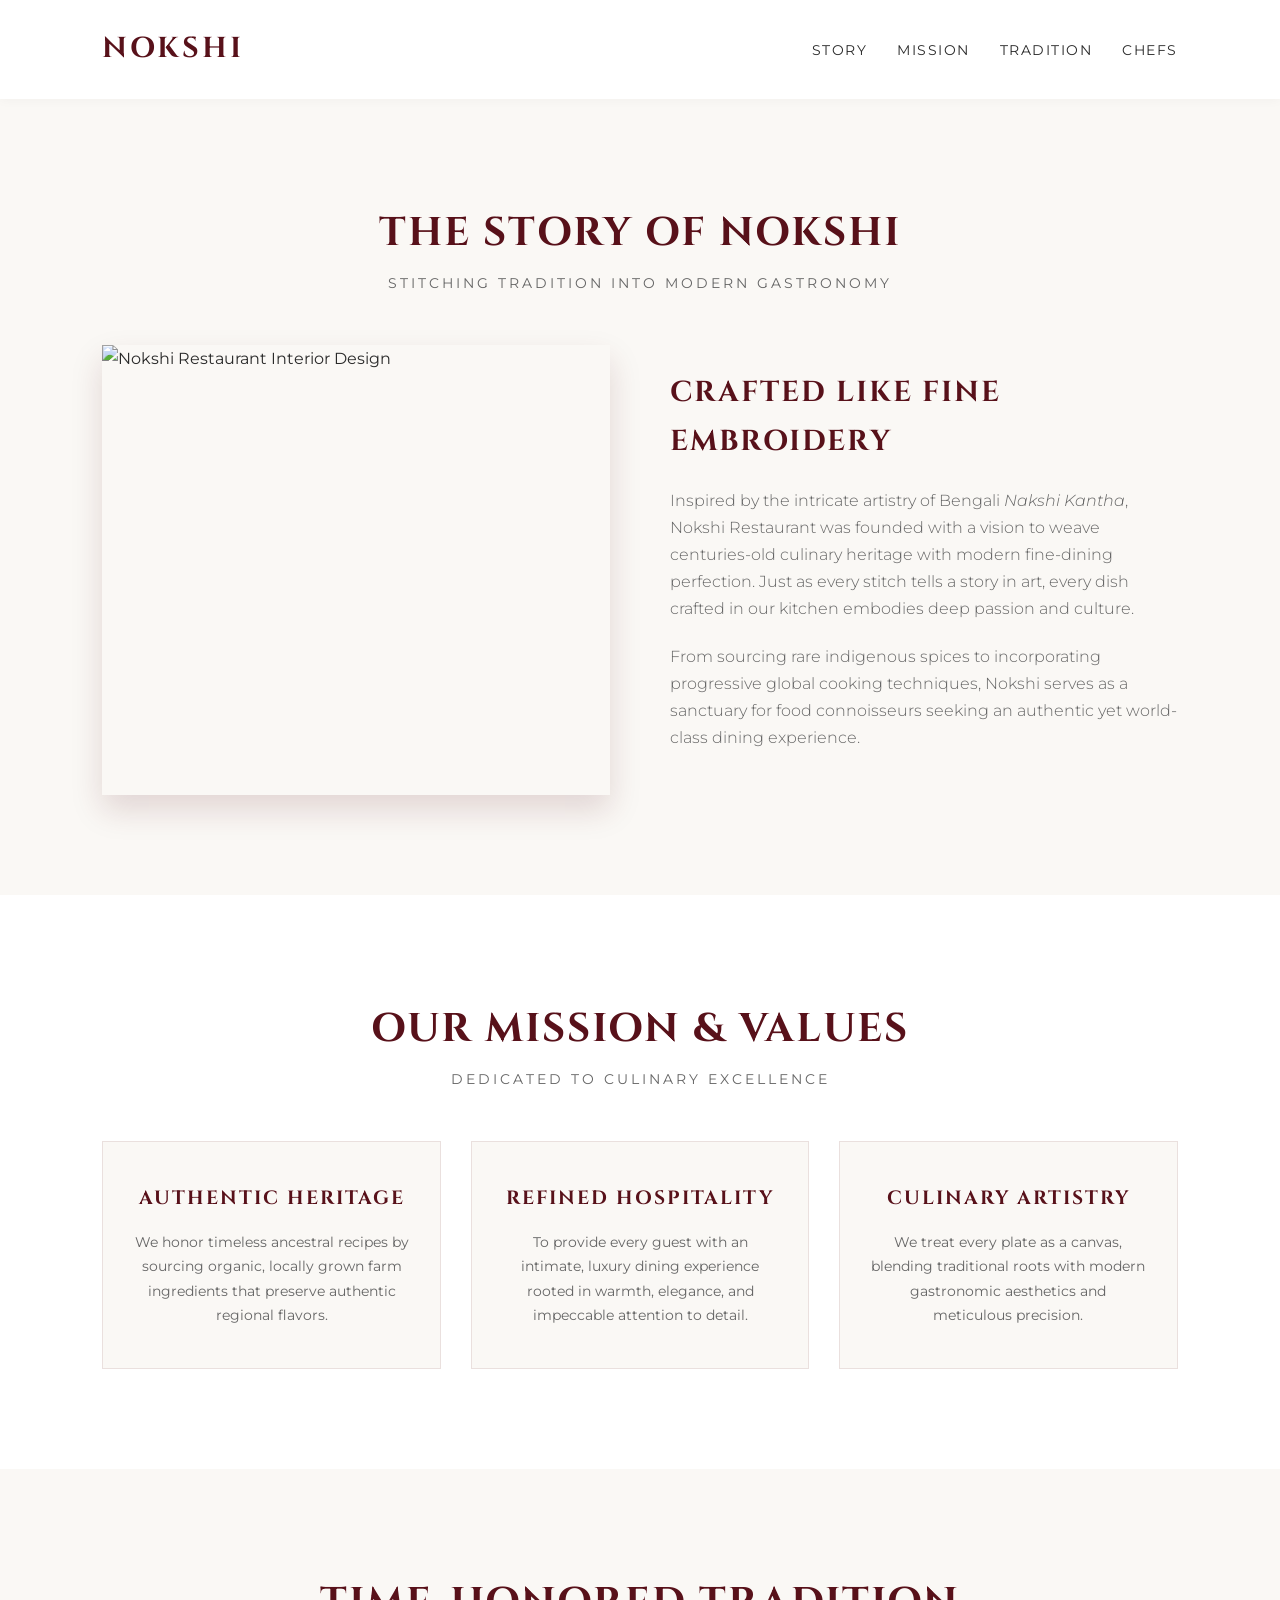
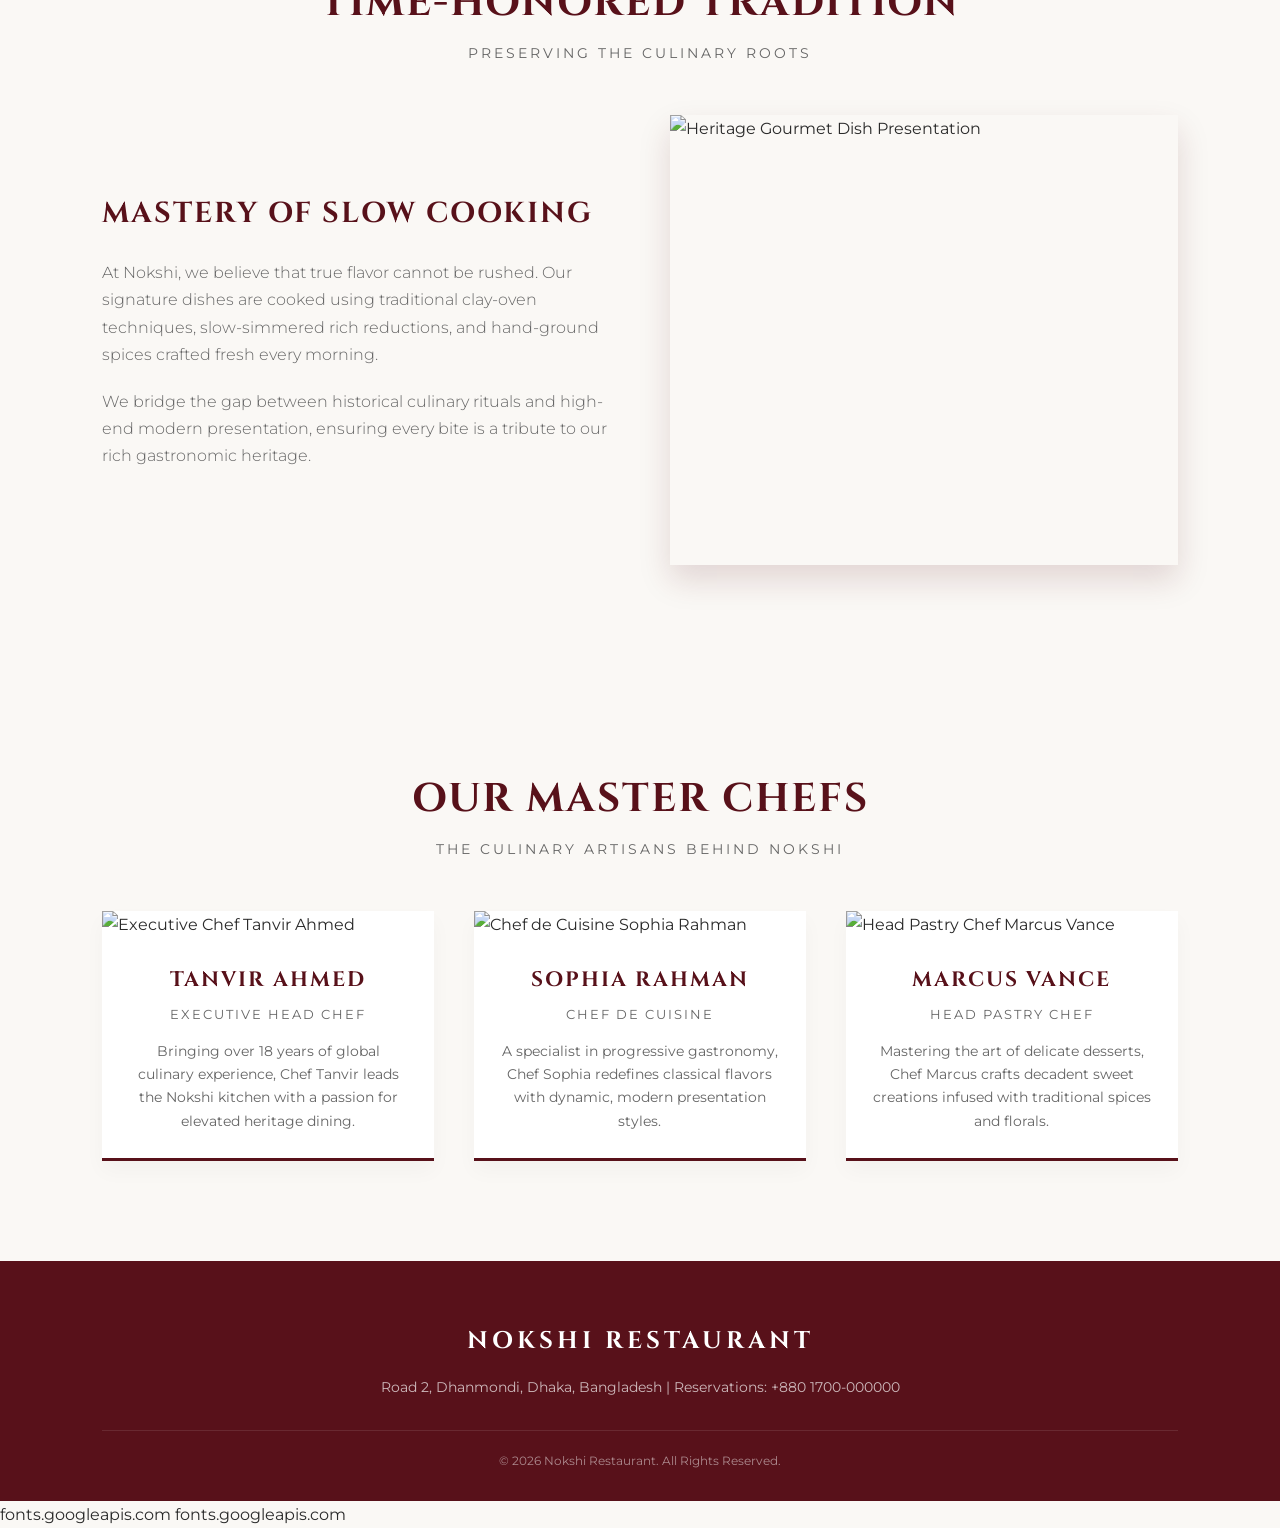
==== about.html @ b03581b5 "Add files via upload" ====
<!DOCTYPE html>
<html lang="en">
<head>
    <meta charset="UTF-8">
    <meta name="viewport" content="width=device-width, initial-scale=1.0">
    <title>Nokshi Restaurant | Heritage & Fine Dining</title>
    <link href="https://fonts.googleapis.com/css2?family=Cinzel:wght@400;600;700&family=Montserrat:wght@300;400;500;600&display=swap" rel="stylesheet">
    <style>
        /* Color Palette: Luxury Off-White & Deep Burgundy (Khoiree) */
        :root {
            --burgundy: #58111A;        /* Classic Khoiree */
            --burgundy-light: #7A1C28;
            --white: #FFFFFF;
            --off-white: #FAF8F5;      /* Warm Luxury White */
            --text-dark: #2A2A2A;
            --text-muted: #666666;
            --font-title: 'Cinzel', serif;
            --font-body: 'Montserrat', sans-serif;
        }

        * {
            margin: 0;
            padding: 0;
            box-sizing: border-box;
        }

        body {
            font-family: var(--font-body);
            background-color: var(--off-white);
            color: var(--text-dark);
            line-height: 1.7;
        }

        /* Typography Styles */
        h1, h2, h3, h4 {
            font-family: var(--font-title);
            letter-spacing: 2px;
            text-transform: uppercase;
        }

        .section-title {
            text-align: center;
            font-size: 2.5rem;
            color: var(--burgundy);
            margin-bottom: 5px;
        }

        .section-subtitle {
            text-align: center;
            font-size: 0.85rem;
            color: var(--text-muted);
            letter-spacing: 3px;
            text-transform: uppercase;
            margin-bottom: 50px;
        }

        .btn {
            display: inline-block;
            padding: 14px 35px;
            background-color: var(--burgundy);
            color: var(--white);
            text-decoration: none;
            text-transform: uppercase;
            font-size: 0.8rem;
            letter-spacing: 2px;
            transition: all 0.3s ease;
            border: 1px solid var(--burgundy);
        }

        .btn:hover {
            background-color: transparent;
            color: var(--burgundy);
        }

        /* Header Navigation */
        nav {
            display: flex;
            justify-content: space-between;
            align-items: center;
            padding: 25px 8%;
            background-color: var(--white);
            box-shadow: 0 2px 10px rgba(0,0,0,0.03);
            position: sticky;
            top: 0;
            z-index: 1000;
        }

        .logo {
            font-family: var(--font-title);
            font-size: 1.8rem;
            font-weight: 700;
            color: var(--burgundy);
            text-decoration: none;
            letter-spacing: 3px;
        }

        .nav-links {
            display: flex;
            list-style: none;
            gap: 30px;
        }

        .nav-links a {
            text-decoration: none;
            color: var(--text-dark);
            font-size: 0.85rem;
            letter-spacing: 1.5px;
            text-transform: uppercase;
            transition: color 0.3s;
        }

        .nav-links a:hover {
            color: var(--burgundy);
        }

        /* Section Layout Structure */
        section {
            padding: 100px 8%;
        }

        .grid-2 {
            display: grid;
            grid-template-columns: 1fr 1fr;
            gap: 60px;
            align-items: center;
        }

        .img-wrapper {
            position: relative;
            overflow: hidden;
            box-shadow: 0 15px 30px rgba(88, 17, 26, 0.15);
        }

        .img-wrapper img {
            width: 100%;
            height: 450px;
            object-fit: cover;
            display: block;
            transition: transform 0.5s ease;
        }

        .img-wrapper:hover img {
            transform: scale(1.03);
        }

        .text-box h3 {
            color: var(--burgundy);
            font-size: 1.8rem;
            margin-bottom: 20px;
        }

        .text-box p {
            color: var(--text-muted);
            margin-bottom: 20px;
            font-weight: 300;
        }

        /* Mission Section */
        .mission-section {
            background-color: var(--white);
        }

        .mission-cards {
            display: grid;
            grid-template-columns: repeat(3, 1fr);
            gap: 30px;
        }

        .card {
            background: var(--off-white);
            padding: 40px 30px;
            text-align: center;
            border: 1px solid rgba(88, 17, 26, 0.1);
            transition: transform 0.3s ease;
        }

        .card:hover {
            transform: translateY(-5px);
        }

        .card h4 {
            color: var(--burgundy);
            margin-bottom: 15px;
            font-size: 1.2rem;
        }

        .card p {
            font-size: 0.9rem;
            color: var(--text-muted);
        }

        /* Chefs Section (3 Chefs) */
        .chefs-section {
            background-color: var(--off-white);
        }

        .chefs-grid {
            display: grid;
            grid-template-columns: repeat(3, 1fr);
            gap: 40px;
        }

        .chef-card {
            background-color: var(--white);
            border-bottom: 3px solid var(--burgundy);
            box-shadow: 0 10px 20px rgba(0,0,0,0.03);
        }

        .chef-card img {
            width: 100%;
            height: 380px;
            object-fit: cover;
        }

        .chef-info {
            padding: 25px;
            text-align: center;
        }

        .chef-info h4 {
            color: var(--burgundy);
            font-size: 1.3rem;
            margin-bottom: 5px;
        }

        .chef-info span {
            font-size: 0.8rem;
            letter-spacing: 2px;
            color: var(--text-muted);
            text-transform: uppercase;
            display: block;
            margin-bottom: 15px;
        }

        .chef-info p {
            font-size: 0.85rem;
            color: var(--text-muted);
        }

        /* Footer */
        footer {
            background-color: var(--burgundy);
            color: var(--white);
            padding: 60px 8% 30px;
            text-align: center;
        }

        footer h2 {
            letter-spacing: 4px;
            margin-bottom: 15px;
        }

        footer p {
            color: rgba(255, 255, 255, 0.7);
            font-size: 0.85rem;
            margin-bottom: 30px;
        }

        .copyright {
            border-top: 1px solid rgba(255, 255, 255, 0.1);
            padding-top: 20px;
            font-size: 0.75rem;
            color: rgba(255, 255, 255, 0.5);
        }

        /* Responsive */
        @media (max-width: 992px) {
            .grid-2, .mission-cards, .chefs-grid {
                grid-template-columns: 1fr;
            }
        }
    </style>
</head>
<body>

    <!-- Header Navigation -->
    <nav>
        <a href="#" class="logo">NOKSHI</a>
        <ul class="nav-links">
            <li><a href="#story">Story</a></li>
            <li><a href="#mission">Mission</a></li>
            <li><a href="#tradition">Tradition</a></li>
            <li><a href="#chefs">Chefs</a></li>
        </ul>
    </nav>

    <!-- Story Section -->
    <section id="story">
        <h2 class="section-title">The Story of Nokshi</h2>
        <p class="section-subtitle">Stitching Tradition into Modern Gastronomy</p>
        <div class="grid-2">
            <div class="img-wrapper">
                <img src="https://images.unsplash.com/photo-1550966871-3ed3cdb5ed0c?q=80&w=1000&auto=format&fit=crop" alt="Nokshi Restaurant Interior Design">
            </div>
            <div class="text-box">
                <h3>Crafted Like Fine Embroidery</h3>
                <p>Inspired by the intricate artistry of Bengali <i>Nakshi Kantha</i>, Nokshi Restaurant was founded with a vision to weave centuries-old culinary heritage with modern fine-dining perfection. Just as every stitch tells a story in art, every dish crafted in our kitchen embodies deep passion and culture.</p>
                <p>From sourcing rare indigenous spices to incorporating progressive global cooking techniques, Nokshi serves as a sanctuary for food connoisseurs seeking an authentic yet world-class dining experience.</p>
            </div>
        </div>
    </section>

    <!-- Mission Section -->
    <section id="mission" class="mission-section">
        <h2 class="section-title">Our Mission & Values</h2>
        <p class="section-subtitle">Dedicated to Culinary Excellence</p>
        <div class="mission-cards">
            <div class="card">
                <h4>Authentic Heritage</h4>
                <p>We honor timeless ancestral recipes by sourcing organic, locally grown farm ingredients that preserve authentic regional flavors.</p>
            </div>
            <div class="card">
                <h4>Refined Hospitality</h4>
                <p>To provide every guest with an intimate, luxury dining experience rooted in warmth, elegance, and impeccable attention to detail.</p>
            </div>
            <div class="card">
                <h4>Culinary Artistry</h4>
                <p>We treat every plate as a canvas, blending traditional roots with modern gastronomic aesthetics and meticulous precision.</p>
            </div>
        </div>
    </section>

    <!-- Tradition Section -->
    <section id="tradition">
        <h2 class="section-title">Time-Honored Tradition</h2>
        <p class="section-subtitle">Preserving the Culinary Roots</p>
        <div class="grid-2">
            <div class="text-box">
                <h3>Mastery of Slow Cooking</h3>
                <p>At Nokshi, we believe that true flavor cannot be rushed. Our signature dishes are cooked using traditional clay-oven techniques, slow-simmered rich reductions, and hand-ground spices crafted fresh every morning.</p>
                <p>We bridge the gap between historical culinary rituals and high-end modern presentation, ensuring every bite is a tribute to our rich gastronomic heritage.</p>
            </div>
            <div class="img-wrapper">
                <img src="https://images.unsplash.com/photo-1544025162-d76694265947?q=80&w=1000&auto=format&fit=crop" alt="Heritage Gourmet Dish Presentation">
            </div>
        </div>
    </section>

    <!-- Culinary Team / 3 Chefs Section -->
    <section id="chefs" class="chefs-section">
        <h2 class="section-title">Our Master Chefs</h2>
        <p class="section-subtitle">The Culinary Artisans Behind Nokshi</p>
        <div class="chefs-grid">
            
            <!-- Chef 1 -->
            <div class="chef-card">
                <img src="https://images.unsplash.com/photo-1577219491135-ce391730fb2c?q=80&w=800&auto=format&fit=crop" alt="Executive Chef Tanvir Ahmed">
                <div class="chef-info">
                    <h4>Tanvir Ahmed</h4>
                    <span>Executive Head Chef</span>
                    <p>Bringing over 18 years of global culinary experience, Chef Tanvir leads the Nokshi kitchen with a passion for elevated heritage dining.</p>
                </div>
            </div>

            <!-- Chef 2 -->
            <div class="chef-card">
                <img src="https://images.unsplash.com/photo-1583394293214-28ded15ee548?q=80&w=800&auto=format&fit=crop" alt="Chef de Cuisine Sophia Rahman">
                <div class="chef-info">
                    <h4>Sophia Rahman</h4>
                    <span>Chef De Cuisine</span>
                    <p>A specialist in progressive gastronomy, Chef Sophia redefines classical flavors with dynamic, modern presentation styles.</p>
                </div>
            </div>

            <!-- Chef 3 -->
            <div class="chef-card">
                <img src="https://images.unsplash.com/photo-1607631568010-a87245c0daf8?q=80&w=800&auto=format&fit=crop" alt="Head Pastry Chef Marcus Vance">
                <div class="chef-info">
                    <h4>Marcus Vance</h4>
                    <span>Head Pastry Chef</span>
                    <p>Mastering the art of delicate desserts, Chef Marcus crafts decadent sweet creations infused with traditional spices and florals.</p>
                </div>
            </div>

        </div>
    </section>

    <!-- Footer -->
    <footer>
        <h2>NOKSHI RESTAURANT</h2>
        <p>Road 2, Dhanmondi, Dhaka, Bangladesh | Reservations: +880 1700-000000</p>
        <div class="copyright">
            &copy; 2026 Nokshi Restaurant. All Rights Reserved.
        </div>
    </footer>

</body>
</html>
fonts.googleapis.com
fonts.googleapis.com
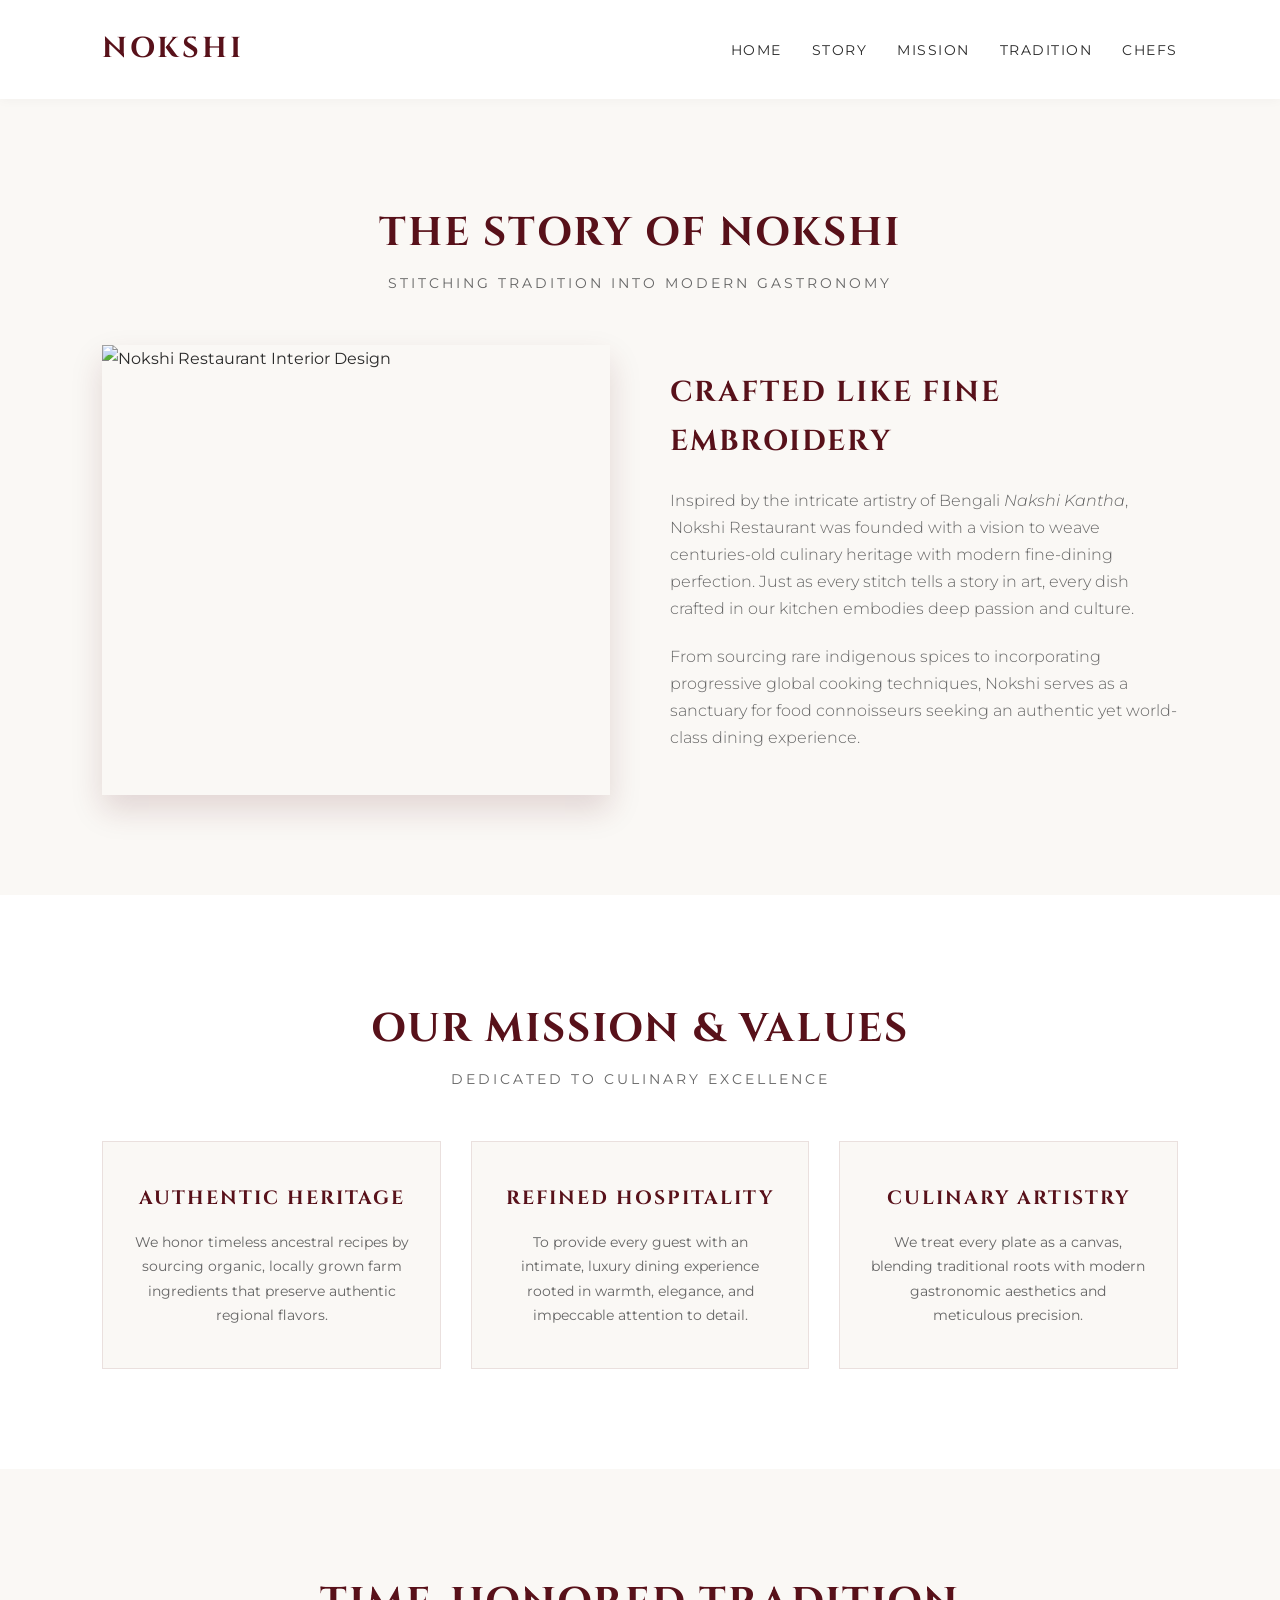
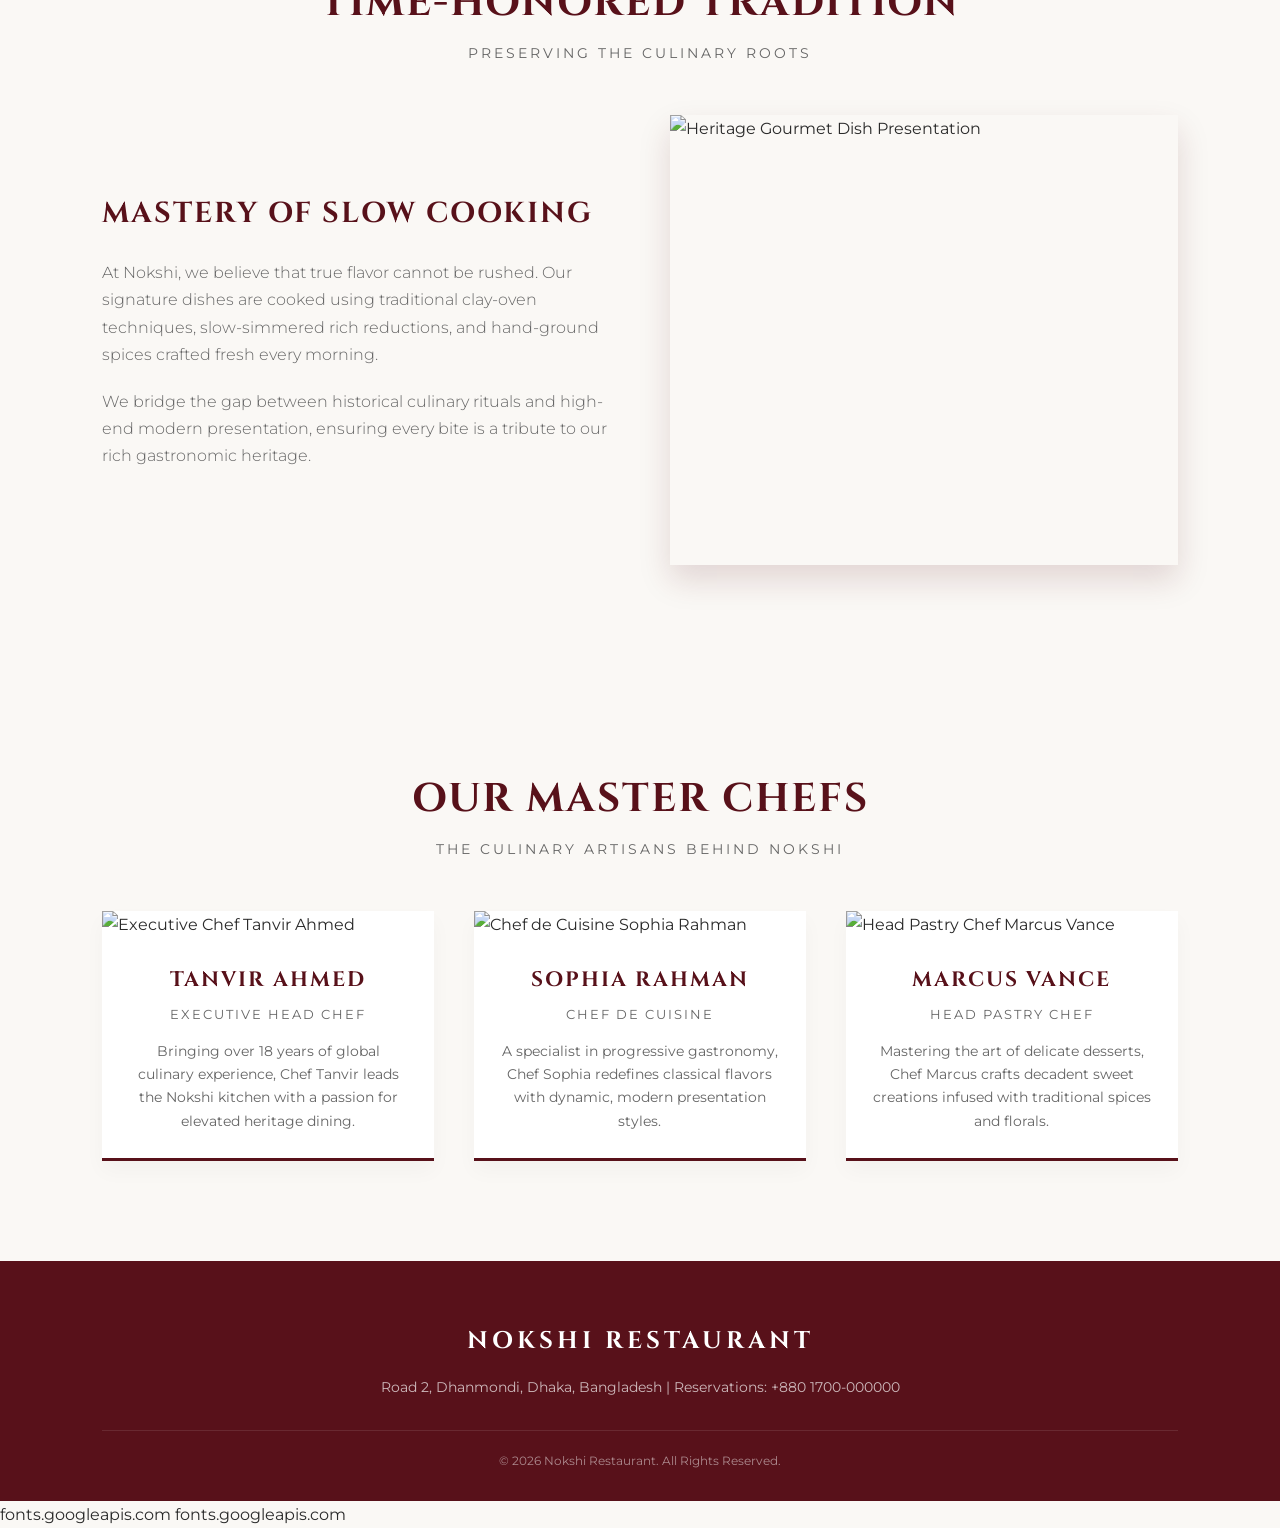
==== commit 6210f4c5: "Update about.html" ====
--- a/about.html
+++ b/about.html
@@ -277,6 +277,7 @@
     <nav>
         <a href="#" class="logo">NOKSHI</a>
         <ul class="nav-links">
+            <li><a href="index.html">Home</a></li>
             <li><a href="#story">Story</a></li>
             <li><a href="#mission">Mission</a></li>
             <li><a href="#tradition">Tradition</a></li>
@@ -387,4 +388,4 @@
 </body>
 </html>
 fonts.googleapis.com
-fonts.googleapis.com+fonts.googleapis.com
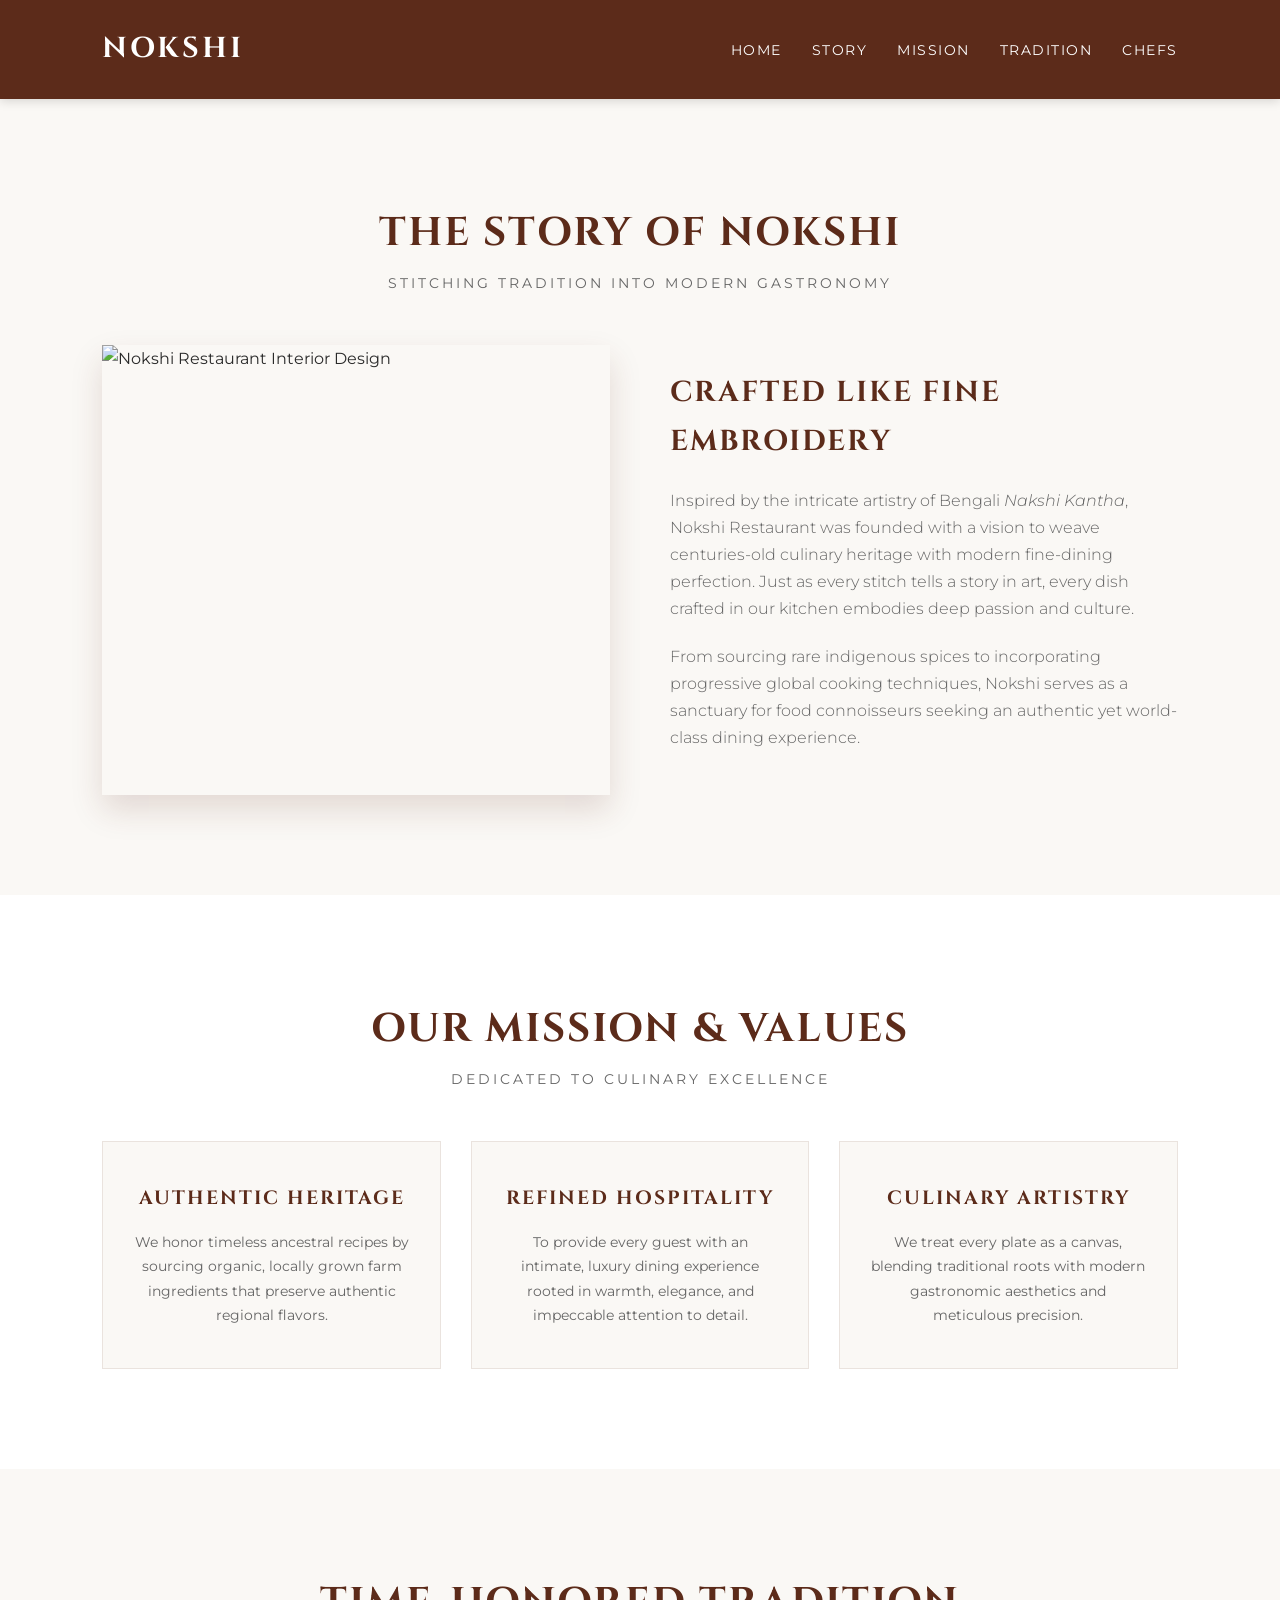
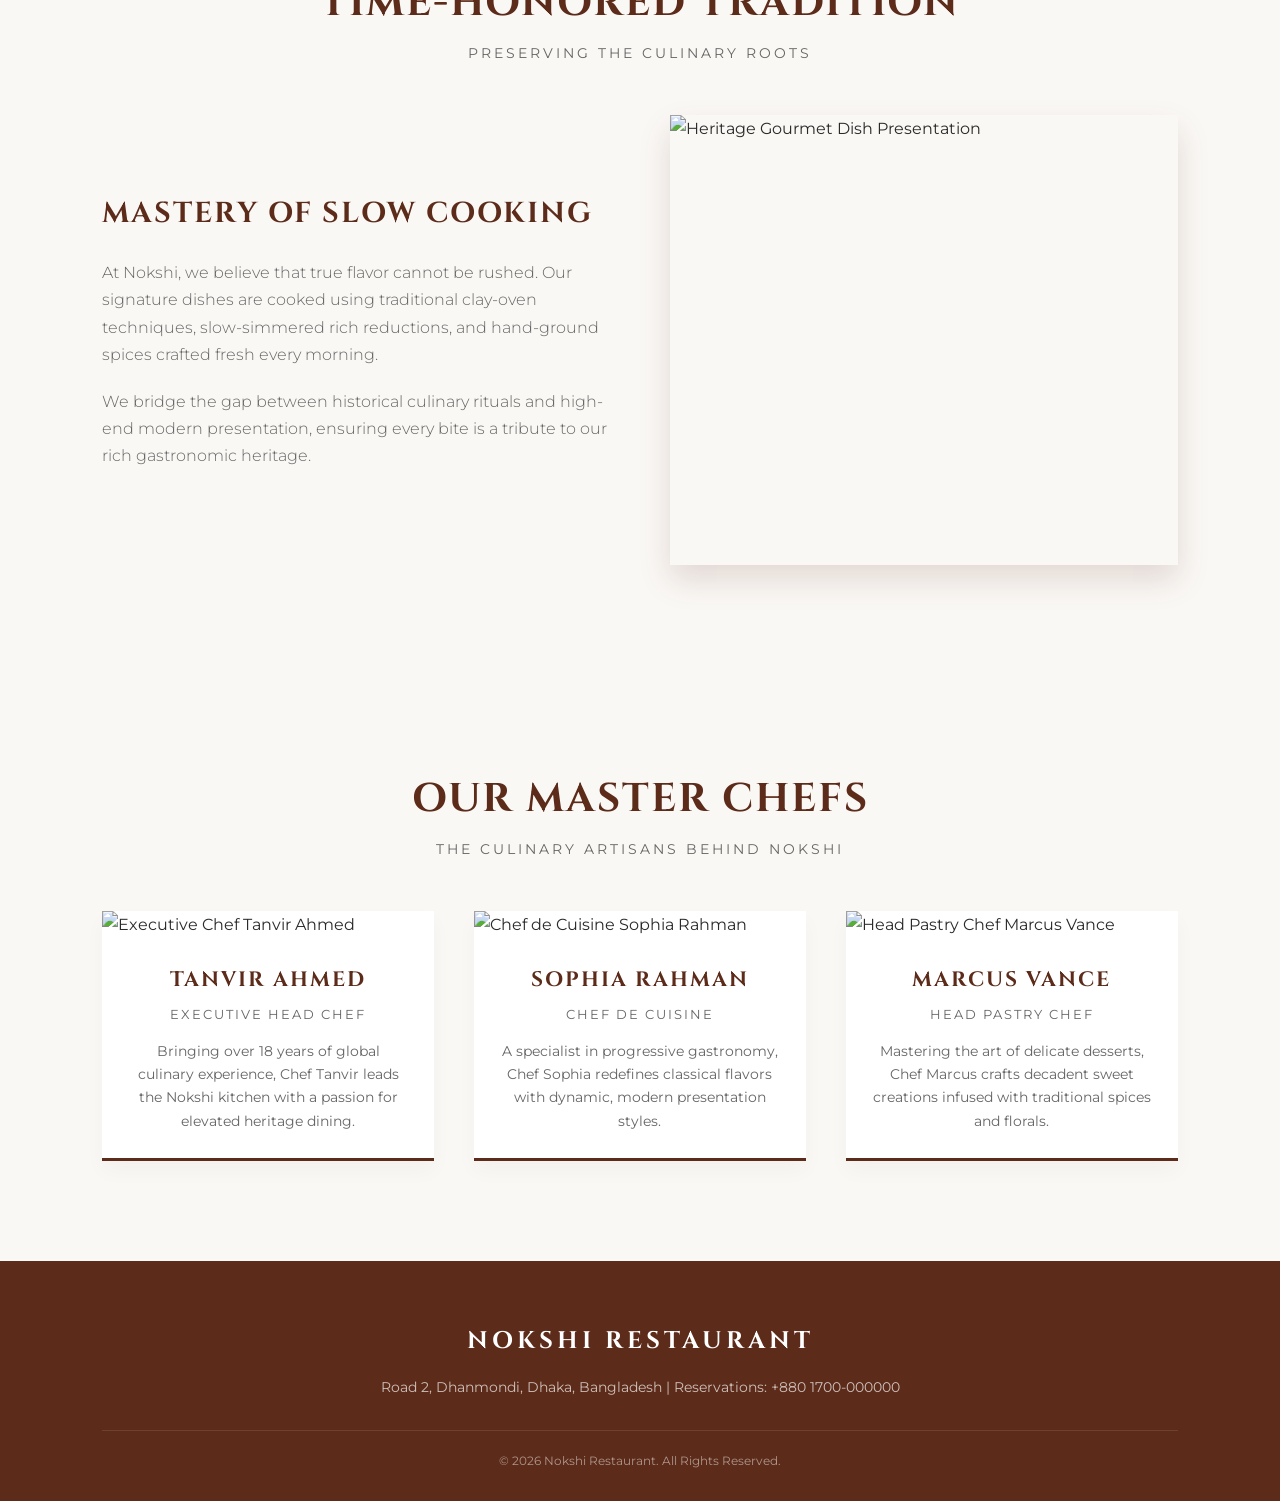
==== commit 6de41ef0: "Update about.html" ====
--- a/about.html
+++ b/about.html
@@ -1,391 +1,962 @@
 <!DOCTYPE html>
 <html lang="en">
+
 <head>
+
     <meta charset="UTF-8">
+
     <meta name="viewport" content="width=device-width, initial-scale=1.0">
+
     <title>Nokshi Restaurant | Heritage & Fine Dining</title>
-    <link href="https://fonts.googleapis.com/css2?family=Cinzel:wght@400;600;700&family=Montserrat:wght@300;400;500;600&display=swap" rel="stylesheet">
+
+
+    <link
+        href="https://fonts.googleapis.com/css2?family=Cinzel:wght@400;600;700&family=Montserrat:wght@300;400;500;600&display=swap"
+        rel="stylesheet"
+    >
+
+
     <style>
-        /* Color Palette: Luxury Off-White & Deep Burgundy (Khoiree) */
+
+        /* =================================
+           COLOR PALETTE
+        ================================= */
+
         :root {
-            --burgundy: #58111A;        /* Classic Khoiree */
-            --burgundy-light: #7A1C28;
+
+            --burgundy: #5c2b1a;
+            --burgundy-light: #8a4728;
+
             --white: #FFFFFF;
-            --off-white: #FAF8F5;      /* Warm Luxury White */
+
+            --off-white: #FAF8F5;
+
             --text-dark: #2A2A2A;
+
             --text-muted: #666666;
+
+            --gold: #e8b84f;
+
             --font-title: 'Cinzel', serif;
+
             --font-body: 'Montserrat', sans-serif;
         }
 
+
+
+        /* =================================
+           BASIC RESET
+        ================================= */
+
         * {
+
             margin: 0;
+
             padding: 0;
+
             box-sizing: border-box;
         }
 
+
         body {
+
             font-family: var(--font-body);
+
             background-color: var(--off-white);
+
             color: var(--text-dark);
+
             line-height: 1.7;
         }
 
-        /* Typography Styles */
-        h1, h2, h3, h4 {
+
+
+        /* =================================
+           TYPOGRAPHY
+        ================================= */
+
+        h1,
+        h2,
+        h3,
+        h4 {
+
             font-family: var(--font-title);
+
             letter-spacing: 2px;
+
             text-transform: uppercase;
         }
 
+
+
+        /* =================================
+           SECTION TITLE
+        ================================= */
+
         .section-title {
+
             text-align: center;
+
             font-size: 2.5rem;
+
             color: var(--burgundy);
+
             margin-bottom: 5px;
         }
 
+
         .section-subtitle {
+
             text-align: center;
+
             font-size: 0.85rem;
+
             color: var(--text-muted);
+
             letter-spacing: 3px;
+
             text-transform: uppercase;
+
             margin-bottom: 50px;
         }
 
+
+
+        /* =================================
+           BUTTON
+        ================================= */
+
         .btn {
+
             display: inline-block;
+
             padding: 14px 35px;
+
             background-color: var(--burgundy);
+
             color: var(--white);
+
             text-decoration: none;
+
             text-transform: uppercase;
+
             font-size: 0.8rem;
+
             letter-spacing: 2px;
+
             transition: all 0.3s ease;
+
             border: 1px solid var(--burgundy);
         }
 
+
         .btn:hover {
+
             background-color: transparent;
+
             color: var(--burgundy);
         }
 
-        /* Header Navigation */
+
+
+        /* =================================
+           HEADER NAVIGATION
+        ================================= */
+
         nav {
+
             display: flex;
+
             justify-content: space-between;
+
             align-items: center;
+
             padding: 25px 8%;
+
+            background-color: var(--burgundy);
+
+            box-shadow:
+                0 2px 10px rgba(0, 0, 0, 0.15);
+
+            position: sticky;
+
+            top: 0;
+
+            z-index: 1000;
+        }
+
+
+
+        /* =================================
+           LOGO
+        ================================= */
+
+        .logo {
+
+            font-family: var(--font-title);
+
+            font-size: 1.8rem;
+
+            font-weight: 700;
+
+            color: var(--white);
+
+            text-decoration: none;
+
+            letter-spacing: 3px;
+
+            transition: color 0.3s ease;
+        }
+
+
+        .logo:hover {
+
+            color: var(--gold);
+        }
+
+
+
+        /* =================================
+           NAV LINKS
+        ================================= */
+
+        .nav-links {
+
+            display: flex;
+
+            list-style: none;
+
+            gap: 30px;
+        }
+
+
+        .nav-links a {
+
+            text-decoration: none;
+
+            color: var(--white);
+
+            font-size: 0.85rem;
+
+            letter-spacing: 1.5px;
+
+            text-transform: uppercase;
+
+            transition: color 0.3s;
+        }
+
+
+        .nav-links a:hover {
+
+            color: var(--gold);
+        }
+
+
+
+        /* =================================
+           SECTION LAYOUT
+        ================================= */
+
+        section {
+
+            padding: 100px 8%;
+        }
+
+
+        .grid-2 {
+
+            display: grid;
+
+            grid-template-columns: 1fr 1fr;
+
+            gap: 60px;
+
+            align-items: center;
+        }
+
+
+
+        /* =================================
+           IMAGE
+        ================================= */
+
+        .img-wrapper {
+
+            position: relative;
+
+            overflow: hidden;
+
+            box-shadow:
+                0 15px 30px
+                rgba(92, 43, 26, 0.15);
+        }
+
+
+        .img-wrapper img {
+
+            width: 100%;
+
+            height: 450px;
+
+            object-fit: cover;
+
+            display: block;
+
+            transition: transform 0.5s ease;
+        }
+
+
+        .img-wrapper:hover img {
+
+            transform: scale(1.03);
+        }
+
+
+
+        /* =================================
+           TEXT BOX
+        ================================= */
+
+        .text-box h3 {
+
+            color: var(--burgundy);
+
+            font-size: 1.8rem;
+
+            margin-bottom: 20px;
+        }
+
+
+        .text-box p {
+
+            color: var(--text-muted);
+
+            margin-bottom: 20px;
+
+            font-weight: 300;
+        }
+
+
+
+        /* =================================
+           MISSION SECTION
+        ================================= */
+
+        .mission-section {
+
             background-color: var(--white);
-            box-shadow: 0 2px 10px rgba(0,0,0,0.03);
-            position: sticky;
-            top: 0;
-            z-index: 1000;
-        }
-
-        .logo {
-            font-family: var(--font-title);
-            font-size: 1.8rem;
-            font-weight: 700;
+        }
+
+
+        .mission-cards {
+
+            display: grid;
+
+            grid-template-columns:
+                repeat(3, 1fr);
+
+            gap: 30px;
+        }
+
+
+        .card {
+
+            background:
+                var(--off-white);
+
+            padding: 40px 30px;
+
+            text-align: center;
+
+            border:
+                1px solid
+                rgba(92, 43, 26, 0.1);
+
+            transition:
+                transform 0.3s ease;
+        }
+
+
+        .card:hover {
+
+            transform: translateY(-5px);
+        }
+
+
+        .card h4 {
+
             color: var(--burgundy);
-            text-decoration: none;
-            letter-spacing: 3px;
-        }
-
-        .nav-links {
-            display: flex;
-            list-style: none;
-            gap: 30px;
-        }
-
-        .nav-links a {
-            text-decoration: none;
-            color: var(--text-dark);
+
+            margin-bottom: 15px;
+
+            font-size: 1.2rem;
+        }
+
+
+        .card p {
+
+            font-size: 0.9rem;
+
+            color: var(--text-muted);
+        }
+
+
+
+        /* =================================
+           CHEFS SECTION
+        ================================= */
+
+        .chefs-section {
+
+            background-color:
+                var(--off-white);
+        }
+
+
+        .chefs-grid {
+
+            display: grid;
+
+            grid-template-columns:
+                repeat(3, 1fr);
+
+            gap: 40px;
+        }
+
+
+        .chef-card {
+
+            background-color:
+                var(--white);
+
+            border-bottom:
+                3px solid
+                var(--burgundy);
+
+            box-shadow:
+                0 10px 20px
+                rgba(0, 0, 0, 0.03);
+        }
+
+
+        .chef-card img {
+
+            width: 100%;
+
+            height: 380px;
+
+            object-fit: cover;
+        }
+
+
+        .chef-info {
+
+            padding: 25px;
+
+            text-align: center;
+        }
+
+
+        .chef-info h4 {
+
+            color: var(--burgundy);
+
+            font-size: 1.3rem;
+
+            margin-bottom: 5px;
+        }
+
+
+        .chef-info span {
+
+            font-size: 0.8rem;
+
+            letter-spacing: 2px;
+
+            color: var(--text-muted);
+
+            text-transform: uppercase;
+
+            display: block;
+
+            margin-bottom: 15px;
+        }
+
+
+        .chef-info p {
+
             font-size: 0.85rem;
-            letter-spacing: 1.5px;
-            text-transform: uppercase;
-            transition: color 0.3s;
-        }
-
-        .nav-links a:hover {
-            color: var(--burgundy);
-        }
-
-        /* Section Layout Structure */
-        section {
-            padding: 100px 8%;
-        }
-
-        .grid-2 {
-            display: grid;
-            grid-template-columns: 1fr 1fr;
-            gap: 60px;
-            align-items: center;
-        }
-
-        .img-wrapper {
-            position: relative;
-            overflow: hidden;
-            box-shadow: 0 15px 30px rgba(88, 17, 26, 0.15);
-        }
-
-        .img-wrapper img {
-            width: 100%;
-            height: 450px;
-            object-fit: cover;
-            display: block;
-            transition: transform 0.5s ease;
-        }
-
-        .img-wrapper:hover img {
-            transform: scale(1.03);
-        }
-
-        .text-box h3 {
-            color: var(--burgundy);
-            font-size: 1.8rem;
-            margin-bottom: 20px;
-        }
-
-        .text-box p {
+
             color: var(--text-muted);
-            margin-bottom: 20px;
-            font-weight: 300;
-        }
-
-        /* Mission Section */
-        .mission-section {
-            background-color: var(--white);
-        }
-
-        .mission-cards {
-            display: grid;
-            grid-template-columns: repeat(3, 1fr);
-            gap: 30px;
-        }
-
-        .card {
-            background: var(--off-white);
-            padding: 40px 30px;
+        }
+
+
+
+        /* =================================
+           FOOTER
+        ================================= */
+
+        footer {
+
+            background-color:
+                var(--burgundy);
+
+            color: var(--white);
+
+            padding: 60px 8% 30px;
+
             text-align: center;
-            border: 1px solid rgba(88, 17, 26, 0.1);
-            transition: transform 0.3s ease;
-        }
-
-        .card:hover {
-            transform: translateY(-5px);
-        }
-
-        .card h4 {
-            color: var(--burgundy);
+        }
+
+
+        footer h2 {
+
+            letter-spacing: 4px;
+
             margin-bottom: 15px;
-            font-size: 1.2rem;
-        }
-
-        .card p {
-            font-size: 0.9rem;
-            color: var(--text-muted);
-        }
-
-        /* Chefs Section (3 Chefs) */
-        .chefs-section {
-            background-color: var(--off-white);
-        }
-
-        .chefs-grid {
-            display: grid;
-            grid-template-columns: repeat(3, 1fr);
-            gap: 40px;
-        }
-
-        .chef-card {
-            background-color: var(--white);
-            border-bottom: 3px solid var(--burgundy);
-            box-shadow: 0 10px 20px rgba(0,0,0,0.03);
-        }
-
-        .chef-card img {
-            width: 100%;
-            height: 380px;
-            object-fit: cover;
-        }
-
-        .chef-info {
-            padding: 25px;
-            text-align: center;
-        }
-
-        .chef-info h4 {
-            color: var(--burgundy);
-            font-size: 1.3rem;
-            margin-bottom: 5px;
-        }
-
-        .chef-info span {
-            font-size: 0.8rem;
-            letter-spacing: 2px;
-            color: var(--text-muted);
-            text-transform: uppercase;
-            display: block;
-            margin-bottom: 15px;
-        }
-
-        .chef-info p {
+        }
+
+
+        footer p {
+
+            color:
+                rgba(255, 255, 255, 0.7);
+
             font-size: 0.85rem;
-            color: var(--text-muted);
-        }
-
-        /* Footer */
-        footer {
-            background-color: var(--burgundy);
-            color: var(--white);
-            padding: 60px 8% 30px;
-            text-align: center;
-        }
-
-        footer h2 {
-            letter-spacing: 4px;
-            margin-bottom: 15px;
-        }
-
-        footer p {
-            color: rgba(255, 255, 255, 0.7);
-            font-size: 0.85rem;
+
             margin-bottom: 30px;
         }
 
+
         .copyright {
-            border-top: 1px solid rgba(255, 255, 255, 0.1);
+
+            border-top:
+                1px solid
+                rgba(255, 255, 255, 0.1);
+
             padding-top: 20px;
+
             font-size: 0.75rem;
-            color: rgba(255, 255, 255, 0.5);
-        }
-
-        /* Responsive */
+
+            color:
+                rgba(255, 255, 255, 0.5);
+        }
+
+
+
+        /* =================================
+           RESPONSIVE
+        ================================= */
+
         @media (max-width: 992px) {
-            .grid-2, .mission-cards, .chefs-grid {
+
+            .grid-2,
+            .mission-cards,
+            .chefs-grid {
+
                 grid-template-columns: 1fr;
             }
-        }
+
+        }
+
     </style>
+
 </head>
+
+
+
 <body>
 
-    <!-- Header Navigation -->
+
+    <!-- =================================
+         HEADER NAVIGATION
+    ================================= -->
+
     <nav>
-        <a href="#" class="logo">NOKSHI</a>
+
+        <a href="#" class="logo">
+            NOKSHI
+        </a>
+
+
         <ul class="nav-links">
-            <li><a href="index.html">Home</a></li>
-            <li><a href="#story">Story</a></li>
-            <li><a href="#mission">Mission</a></li>
-            <li><a href="#tradition">Tradition</a></li>
-            <li><a href="#chefs">Chefs</a></li>
+
+            <li>
+                <a href="index.html">
+                    Home
+                </a>
+            </li>
+
+            <li>
+                <a href="#story">
+                    Story
+                </a>
+            </li>
+
+            <li>
+                <a href="#mission">
+                    Mission
+                </a>
+            </li>
+
+            <li>
+                <a href="#tradition">
+                    Tradition
+                </a>
+            </li>
+
+            <li>
+                <a href="#chefs">
+                    Chefs
+                </a>
+            </li>
+
         </ul>
+
     </nav>
 
-    <!-- Story Section -->
+
+
+    <!-- =================================
+         STORY SECTION
+    ================================= -->
+
     <section id="story">
-        <h2 class="section-title">The Story of Nokshi</h2>
-        <p class="section-subtitle">Stitching Tradition into Modern Gastronomy</p>
+
+        <h2 class="section-title">
+            The Story of Nokshi
+        </h2>
+
+        <p class="section-subtitle">
+            Stitching Tradition into Modern Gastronomy
+        </p>
+
+
         <div class="grid-2">
+
+
             <div class="img-wrapper">
-                <img src="https://images.unsplash.com/photo-1550966871-3ed3cdb5ed0c?q=80&w=1000&auto=format&fit=crop" alt="Nokshi Restaurant Interior Design">
+
+                <img
+                    src="https://images.unsplash.com/photo-1550966871-3ed3cdb5ed0c?q=80&w=1000&auto=format&fit=crop"
+                    alt="Nokshi Restaurant Interior Design"
+                >
+
             </div>
+
+
             <div class="text-box">
-                <h3>Crafted Like Fine Embroidery</h3>
-                <p>Inspired by the intricate artistry of Bengali <i>Nakshi Kantha</i>, Nokshi Restaurant was founded with a vision to weave centuries-old culinary heritage with modern fine-dining perfection. Just as every stitch tells a story in art, every dish crafted in our kitchen embodies deep passion and culture.</p>
-                <p>From sourcing rare indigenous spices to incorporating progressive global cooking techniques, Nokshi serves as a sanctuary for food connoisseurs seeking an authentic yet world-class dining experience.</p>
+
+                <h3>
+                    Crafted Like Fine Embroidery
+                </h3>
+
+
+                <p>
+                    Inspired by the intricate artistry of Bengali
+                    <i>Nakshi Kantha</i>, Nokshi Restaurant was founded
+                    with a vision to weave centuries-old culinary heritage
+                    with modern fine-dining perfection. Just as every stitch
+                    tells a story in art, every dish crafted in our kitchen
+                    embodies deep passion and culture.
+                </p>
+
+
+                <p>
+                    From sourcing rare indigenous spices to incorporating
+                    progressive global cooking techniques, Nokshi serves
+                    as a sanctuary for food connoisseurs seeking an authentic
+                    yet world-class dining experience.
+                </p>
+
             </div>
+
         </div>
+
     </section>
 
-    <!-- Mission Section -->
-    <section id="mission" class="mission-section">
-        <h2 class="section-title">Our Mission & Values</h2>
-        <p class="section-subtitle">Dedicated to Culinary Excellence</p>
+
+
+    <!-- =================================
+         MISSION SECTION
+    ================================= -->
+
+    <section
+        id="mission"
+        class="mission-section"
+    >
+
+        <h2 class="section-title">
+            Our Mission & Values
+        </h2>
+
+        <p class="section-subtitle">
+            Dedicated to Culinary Excellence
+        </p>
+
+
         <div class="mission-cards">
+
+
             <div class="card">
-                <h4>Authentic Heritage</h4>
-                <p>We honor timeless ancestral recipes by sourcing organic, locally grown farm ingredients that preserve authentic regional flavors.</p>
+
+                <h4>
+                    Authentic Heritage
+                </h4>
+
+                <p>
+                    We honor timeless ancestral recipes by sourcing
+                    organic, locally grown farm ingredients that preserve
+                    authentic regional flavors.
+                </p>
+
             </div>
+
+
+
             <div class="card">
-                <h4>Refined Hospitality</h4>
-                <p>To provide every guest with an intimate, luxury dining experience rooted in warmth, elegance, and impeccable attention to detail.</p>
+
+                <h4>
+                    Refined Hospitality
+                </h4>
+
+                <p>
+                    To provide every guest with an intimate, luxury dining
+                    experience rooted in warmth, elegance, and impeccable
+                    attention to detail.
+                </p>
+
             </div>
+
+
+
             <div class="card">
-                <h4>Culinary Artistry</h4>
-                <p>We treat every plate as a canvas, blending traditional roots with modern gastronomic aesthetics and meticulous precision.</p>
+
+                <h4>
+                    Culinary Artistry
+                </h4>
+
+                <p>
+                    We treat every plate as a canvas, blending traditional
+                    roots with modern gastronomic aesthetics and meticulous
+                    precision.
+                </p>
+
             </div>
+
+
         </div>
+
     </section>
 
-    <!-- Tradition Section -->
+
+
+    <!-- =================================
+         TRADITION SECTION
+    ================================= -->
+
     <section id="tradition">
-        <h2 class="section-title">Time-Honored Tradition</h2>
-        <p class="section-subtitle">Preserving the Culinary Roots</p>
+
+        <h2 class="section-title">
+            Time-Honored Tradition
+        </h2>
+
+        <p class="section-subtitle">
+            Preserving the Culinary Roots
+        </p>
+
+
         <div class="grid-2">
+
+
             <div class="text-box">
-                <h3>Mastery of Slow Cooking</h3>
-                <p>At Nokshi, we believe that true flavor cannot be rushed. Our signature dishes are cooked using traditional clay-oven techniques, slow-simmered rich reductions, and hand-ground spices crafted fresh every morning.</p>
-                <p>We bridge the gap between historical culinary rituals and high-end modern presentation, ensuring every bite is a tribute to our rich gastronomic heritage.</p>
+
+                <h3>
+                    Mastery of Slow Cooking
+                </h3>
+
+
+                <p>
+                    At Nokshi, we believe that true flavor cannot be rushed.
+                    Our signature dishes are cooked using traditional
+                    clay-oven techniques, slow-simmered rich reductions,
+                    and hand-ground spices crafted fresh every morning.
+                </p>
+
+
+                <p>
+                    We bridge the gap between historical culinary rituals
+                    and high-end modern presentation, ensuring every bite
+                    is a tribute to our rich gastronomic heritage.
+                </p>
+
             </div>
+
+
             <div class="img-wrapper">
-                <img src="https://images.unsplash.com/photo-1544025162-d76694265947?q=80&w=1000&auto=format&fit=crop" alt="Heritage Gourmet Dish Presentation">
+
+                <img
+                    src="https://images.unsplash.com/photo-1544025162-d76694265947?q=80&w=1000&auto=format&fit=crop"
+                    alt="Heritage Gourmet Dish Presentation"
+                >
+
             </div>
+
         </div>
+
     </section>
 
-    <!-- Culinary Team / 3 Chefs Section -->
-    <section id="chefs" class="chefs-section">
-        <h2 class="section-title">Our Master Chefs</h2>
-        <p class="section-subtitle">The Culinary Artisans Behind Nokshi</p>
+
+
+    <!-- =================================
+         CHEFS SECTION
+    ================================= -->
+
+    <section
+        id="chefs"
+        class="chefs-section"
+    >
+
+        <h2 class="section-title">
+            Our Master Chefs
+        </h2>
+
+        <p class="section-subtitle">
+            The Culinary Artisans Behind Nokshi
+        </p>
+
+
         <div class="chefs-grid">
-            
+
+
             <!-- Chef 1 -->
+
             <div class="chef-card">
-                <img src="https://images.unsplash.com/photo-1577219491135-ce391730fb2c?q=80&w=800&auto=format&fit=crop" alt="Executive Chef Tanvir Ahmed">
+
+                <img
+                    src="https://images.unsplash.com/photo-1577219491135-ce391730fb2c?q=80&w=800&auto=format&fit=crop"
+                    alt="Executive Chef Tanvir Ahmed"
+                >
+
+
                 <div class="chef-info">
-                    <h4>Tanvir Ahmed</h4>
-                    <span>Executive Head Chef</span>
-                    <p>Bringing over 18 years of global culinary experience, Chef Tanvir leads the Nokshi kitchen with a passion for elevated heritage dining.</p>
+
+                    <h4>
+                        Tanvir Ahmed
+                    </h4>
+
+                    <span>
+                        Executive Head Chef
+                    </span>
+
+                    <p>
+                        Bringing over 18 years of global culinary experience,
+                        Chef Tanvir leads the Nokshi kitchen with a passion
+                        for elevated heritage dining.
+                    </p>
+
                 </div>
+
             </div>
 
+
+
             <!-- Chef 2 -->
+
             <div class="chef-card">
-                <img src="https://images.unsplash.com/photo-1583394293214-28ded15ee548?q=80&w=800&auto=format&fit=crop" alt="Chef de Cuisine Sophia Rahman">
+
+                <img
+                    src="https://images.unsplash.com/photo-1583394293214-28ded15ee548?q=80&w=800&auto=format&fit=crop"
+                    alt="Chef de Cuisine Sophia Rahman"
+                >
+
+
                 <div class="chef-info">
-                    <h4>Sophia Rahman</h4>
-                    <span>Chef De Cuisine</span>
-                    <p>A specialist in progressive gastronomy, Chef Sophia redefines classical flavors with dynamic, modern presentation styles.</p>
+
+                    <h4>
+                        Sophia Rahman
+                    </h4>
+
+                    <span>
+                        Chef De Cuisine
+                    </span>
+
+                    <p>
+                        A specialist in progressive gastronomy,
+                        Chef Sophia redefines classical flavors with
+                        dynamic, modern presentation styles.
+                    </p>
+
                 </div>
+
             </div>
 
+
+
             <!-- Chef 3 -->
+
             <div class="chef-card">
-                <img src="https://images.unsplash.com/photo-1607631568010-a87245c0daf8?q=80&w=800&auto=format&fit=crop" alt="Head Pastry Chef Marcus Vance">
+
+                <img
+                    src="https://images.unsplash.com/photo-1607631568010-a87245c0daf8?q=80&w=800&auto=format&fit=crop"
+                    alt="Head Pastry Chef Marcus Vance"
+                >
+
+
                 <div class="chef-info">
-                    <h4>Marcus Vance</h4>
-                    <span>Head Pastry Chef</span>
-                    <p>Mastering the art of delicate desserts, Chef Marcus crafts decadent sweet creations infused with traditional spices and florals.</p>
+
+                    <h4>
+                        Marcus Vance
+                    </h4>
+
+                    <span>
+                        Head Pastry Chef
+                    </span>
+
+                    <p>
+                        Mastering the art of delicate desserts,
+                        Chef Marcus crafts decadent sweet creations
+                        infused with traditional spices and florals.
+                    </p>
+
                 </div>
+
             </div>
 
+
         </div>
+
     </section>
 
-    <!-- Footer -->
+
+
+    <!-- =================================
+         FOOTER
+    ================================= -->
+
     <footer>
-        <h2>NOKSHI RESTAURANT</h2>
-        <p>Road 2, Dhanmondi, Dhaka, Bangladesh | Reservations: +880 1700-000000</p>
+
+        <h2>
+            NOKSHI RESTAURANT
+        </h2>
+
+
+        <p>
+            Road 2, Dhanmondi, Dhaka, Bangladesh |
+            Reservations: +880 1700-000000
+        </p>
+
+
         <div class="copyright">
-            &copy; 2026 Nokshi Restaurant. All Rights Reserved.
+
+            &copy; 2026 Nokshi Restaurant.
+            All Rights Reserved.
+
         </div>
+
     </footer>
 
+
 </body>
+
 </html>
-fonts.googleapis.com
-fonts.googleapis.com
